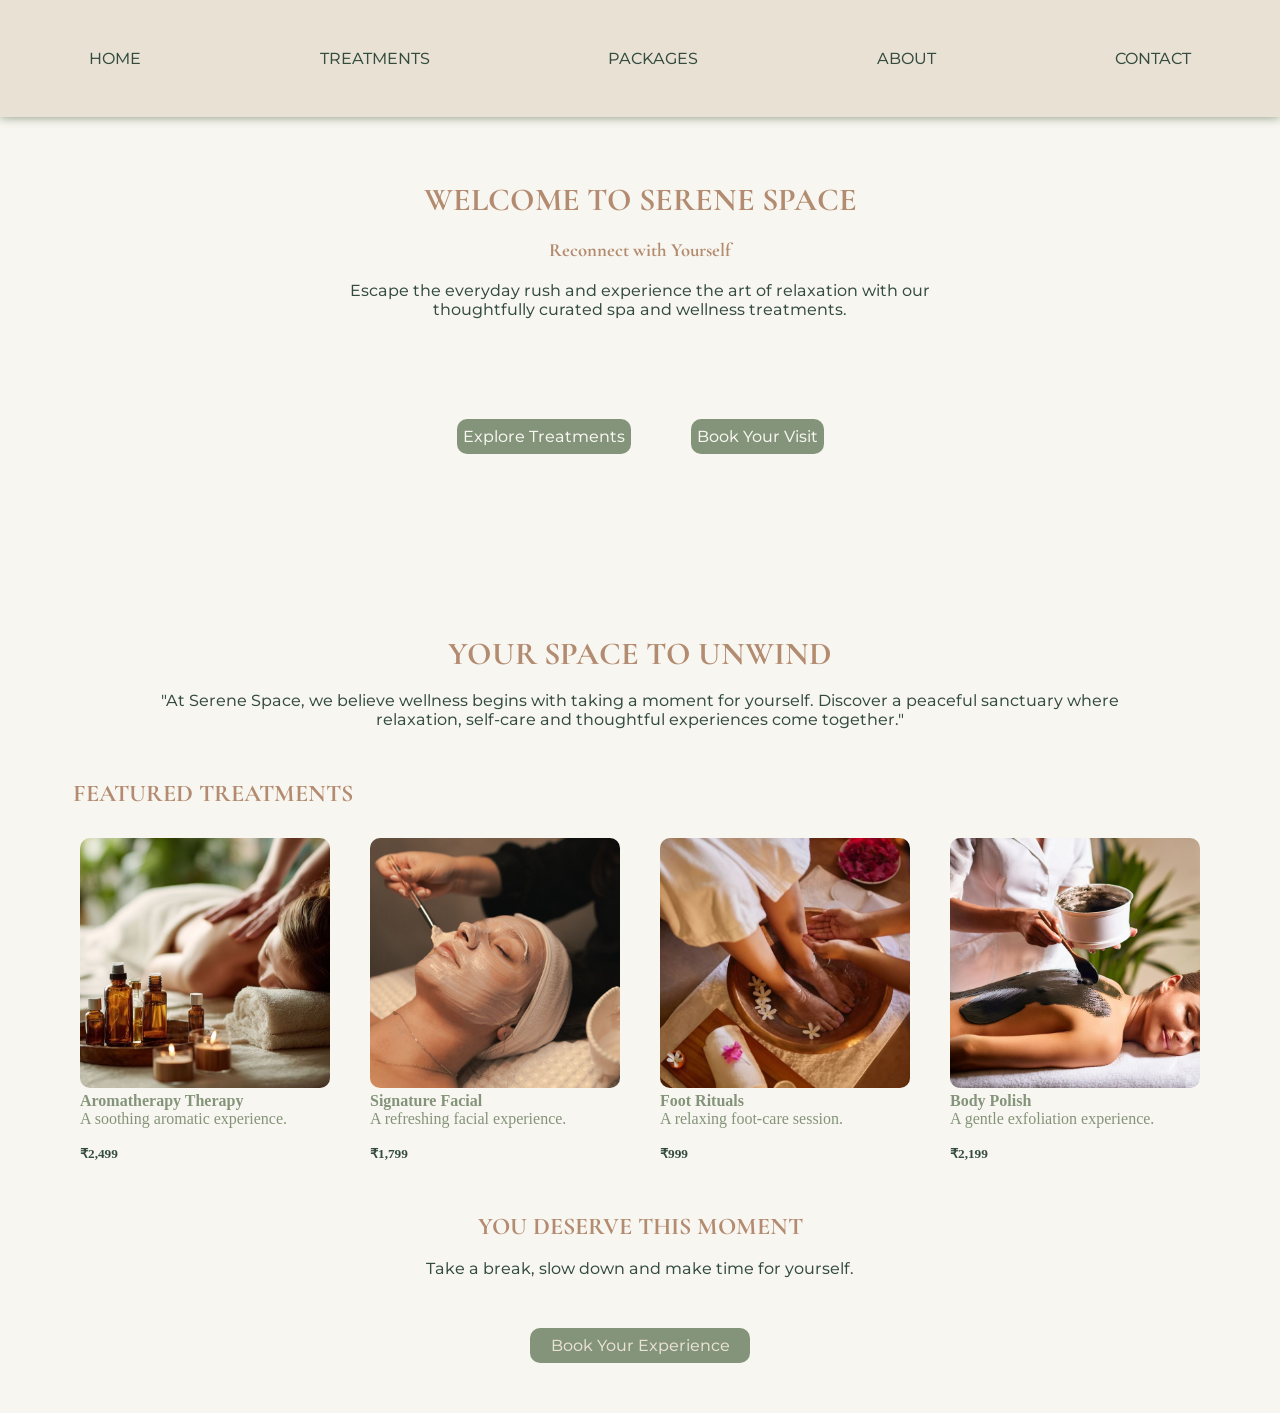
==== index.html @ 849d861c "Added Serene Space website" ====
<!doctype html>
<html lang="en">
	<head>
		<meta charset="UTF-8" />
		<meta name="viewport" content="width=device-width, initial-scale=1.0" />
		<title>Home</title>
		<link rel="stylesheet" href="./style.css" />
		<link rel="preconnect" href="https://fonts.googleapis.com" />
		<link rel="preconnect" href="https://fonts.gstatic.com" crossorigin />
		<link
			href="https://fonts.googleapis.com/css2?family=Montserrat:ital,wght@0,100..900;1,100..900&display=swap"
			rel="stylesheet"
		/>
		<link rel="preconnect" href="https://fonts.googleapis.com" />
		<link rel="preconnect" href="https://fonts.gstatic.com" crossorigin />
		<link
			href="https://fonts.googleapis.com/css2?family=Cormorant+Garamond:ital,wght@0,300..700;1,300..700&display=swap"
			rel="stylesheet"
		/>
	</head>
	<body>
		<nav class="navbar">
			<a href="./index.html">home</a>
			<a href="./treatment.html">treatments</a>
			<a href="./packages.html">packages</a>
			<a href="./about.html">about</a>
			<a href="./contact.html">contact</a>
		</nav>

		<div class="information">
			<div class="welcome">
				<h1 class="head">welcome to serene space</h1>
				<br />
				<h3 class="subhead">Reconnect with Yourself</h3>
				<br />
				<p class="content">
					Escape the everyday rush and experience the art of
					relaxation with our thoughtfully curated spa and wellness
					treatments.
				</p>

				<div class="buttons">
					<a href="./treatment.html"><h4>Explore Treatments</h4></a>
					<a href="./contact.html"><h4>Book Your Visit</h4></a>
				</div>
			</div>

			<div class="sec1">
				<h1 class="head">your space to unwind</h1>
				<br />

				<p class="content">
					"At Serene Space, we believe wellness begins with taking a
					moment for yourself. Discover a peaceful sanctuary where
					relaxation, self-care and thoughtful experiences come
					together."
				</p>
			</div>
		</div>

		
		<h2 class="head" style="margin: 50px 0 10px 73px;">Featured Treatments</h2>
		<div class="featured">
			<div class="therapy">
				<img src="./asset/aromatherapy.jpg" alt="" />
				<h4>Aromatherapy Therapy</h4>
				<p>A soothing aromatic experience.</p>
				<br />
				<h5>₹2,499</h5>
			</div>
			<div class="therapy">
				<img src="./asset/facial.jpg" alt="" />
				<h4>Signature Facial</h4>
				<p>A refreshing facial experience.</p>
				<br />
				<h5>₹1,799</h5>
			</div>
			<div class="therapy">
				<img src="./asset/foot.jpg" alt="" />
				<h4>Foot Rituals</h4>
				<p>A relaxing foot-care session.</p>
				<br />
				<h5>₹999</h5>
			</div>
			<div class="therapy">
				<img src="./asset/polish.jpg" alt="" />
				<h4>Body Polish</h4>
				<p>A gentle exfoliation experience.</p>
				<br />
				<h5>₹2,199</h5>
			</div>
		</div>

		<div>
			<div class="information" style="margin: 30px;">
				<h2 class="head">you deserve this moment</h2><br>
				<p class="content">Take a break, slow down and make time for yourself.</p>
				<a href="./contact.html"><h4 class="button" style="margin: 50px 500px;">Book Your Experience</h4></a>
			</div>
		</div>
	</body>
</html>
---- style.css ----
* {
	box-sizing: border-box;
	margin: 0;
	padding: 0;
}
body {
	background-color: #f8f6f0;
}
p {
	color: #344c40;
}
.navbar {
	width: 100%;
	height: 13vh;
	background-color: #e9e2d4;
	display: flex;
	align-items: center;
	justify-content: space-around;
	font-family: "Montserrat", sans-serif;
	font-optical-sizing: auto;
	font-weight: 450;
	font-style: normal;
	position: fixed;
	box-shadow: 0px 0px 10px #84947a;
}
.navbar a {
	text-decoration: none;
	text-transform: uppercase;
	color: #344c40;
	display: flex;
	align-items: center;
	justify-content: center;
	padding: 10px;
	transition: transform 0.5s ease-in-out;
}
.navbar a:hover {
	background-color: #b38b70;
	color: #f8f6f0;
	border-radius: 15px;
}
.information {
	margin: 0 150px;
	text-align: center;
}
.information a {
	text-decoration: none;
}
.welcome {
	padding: 180px;
	color: #b38b70;
	font-family: "Cormorant Garamond", serif;
	font-optical-sizing: auto;
	font-weight: <weight>;
	font-style: normal;
}
.head {
	text-transform: uppercase;
	font-family: "Cormorant Garamond", serif;
	font-optical-sizing: auto;
	font-weight: <weight>;
	font-style: normal;
	color: #b38b70;
}
.content {
	color: #344c40;
	font-family: "Montserrat", sans-serif;
	font-optical-sizing: auto;
	font-weight: 450;
	font-style: normal;
}
.buttons {
	display: flex;
	align-items: center;
	justify-content: center;
	gap: clamp(50px, 60px, 100px);
	padding-top: 100px;
}
.buttons h4 {
	align-content: center;
	background-color: #84947a;
	color: #f8f6f0;
	height: 35px;
	width: auto;
	padding: clamp(5px, 6px, 20px);
	border-radius: 10px;
	font-family: "Montserrat", sans-serif;
	font-optical-sizing: auto;
	font-weight: 450;
	font-style: normal;
	transition: transform 0.5s ease-in-out;
}
.buttons h4:hover {
	background-color: #344c40;
	color: #e9e2d4;
	cursor: pointer;
}
.sec1 {
	text-align: center;
}
.featured {
	display: flex;
	justify-content: center;
	justify-items: center;
}
.featured img {
	width: 250px;
	height: auto;
	border-radius: 10px;
}
.therapy {
	margin: 20px;
}
.featured h4,
p {
	color: #84947a;
}
.featured h5 {
	color: #344c40;
}
.button {
	align-content: center;
	background-color: #84947a;
	color: #e9e2d4;
	height: 35px;
	width: auto;
	padding: clamp(5px, 6px, 20px);
	border-radius: 10px;
	font-family: "Montserrat", sans-serif;
	font-optical-sizing: auto;
	font-weight: 450;
	font-style: normal;
	transition: transform 0.5s ease-in-out;
	text-decoration: none;
}
.button:hover {
	background-color: #344c40;
	color: #e9e2d4;
	cursor: pointer;
}
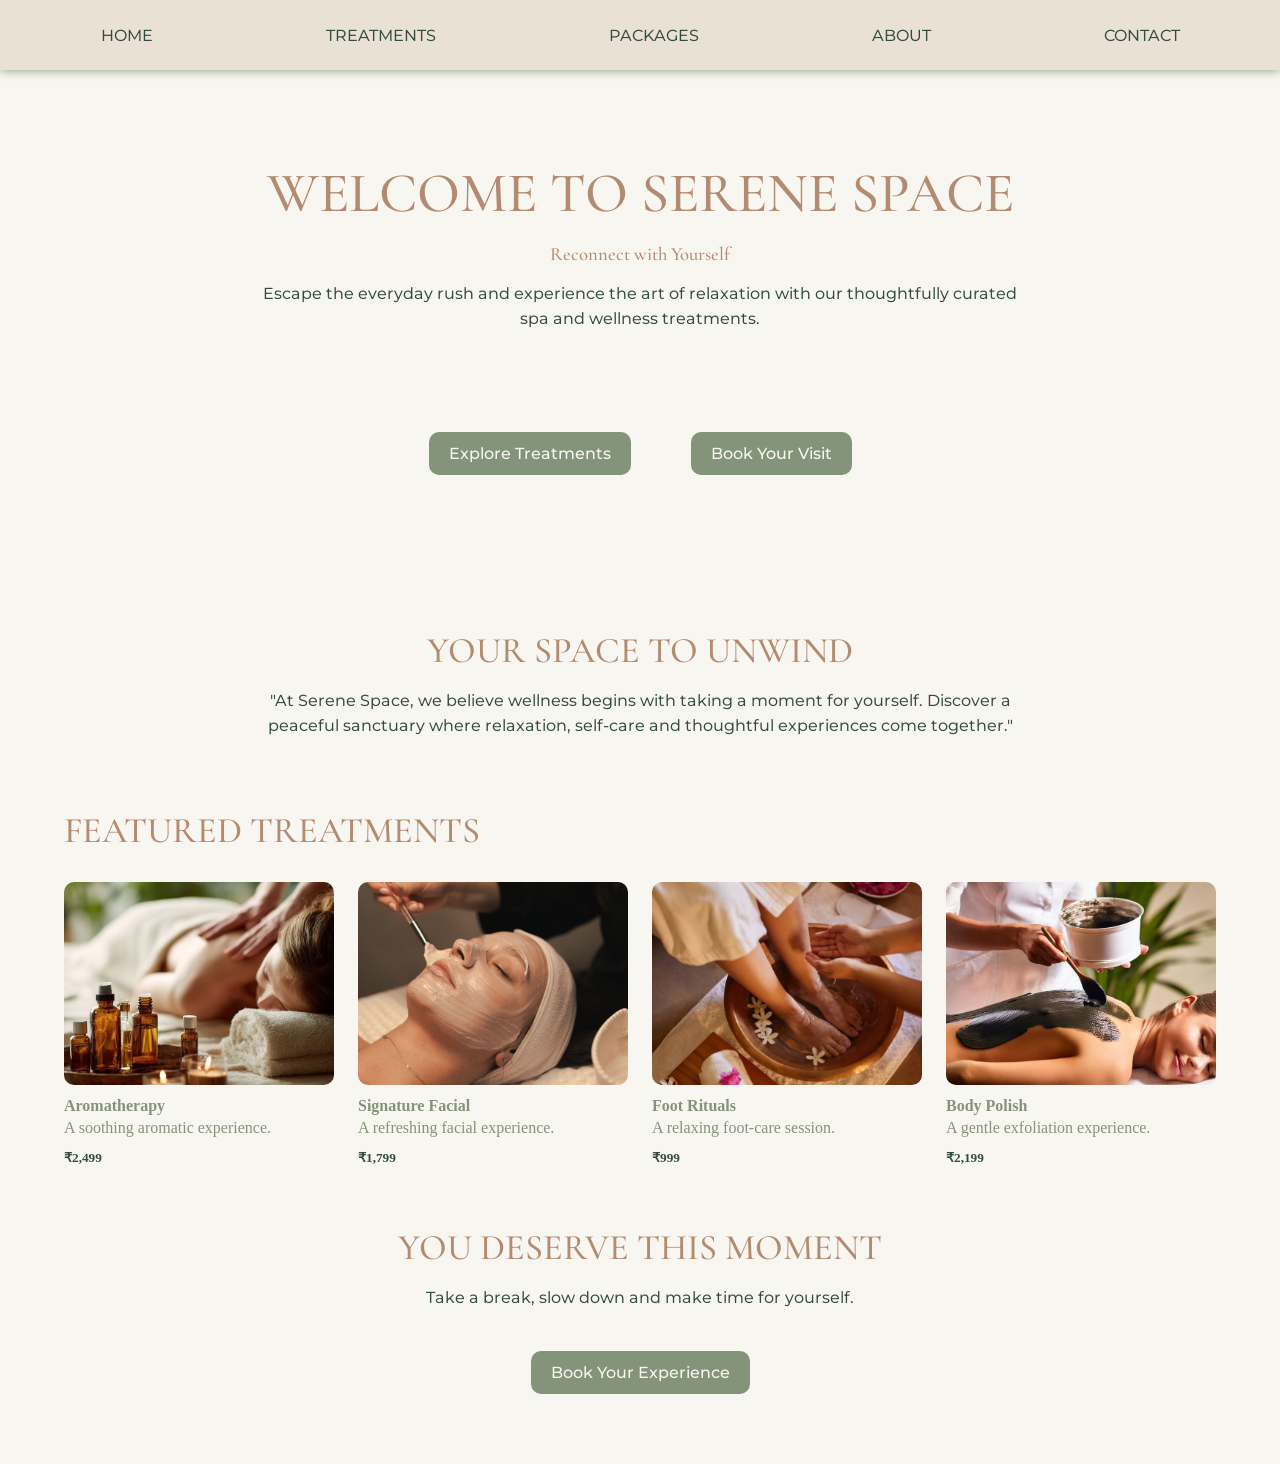
==== commit 4e0bc20a: "Added responsive designs" ====
--- a/index.html
+++ b/index.html
@@ -3,18 +3,12 @@
 	<head>
 		<meta charset="UTF-8" />
 		<meta name="viewport" content="width=device-width, initial-scale=1.0" />
-		<title>Home</title>
+		<title>Serene Space | Home</title>
 		<link rel="stylesheet" href="./style.css" />
 		<link rel="preconnect" href="https://fonts.googleapis.com" />
 		<link rel="preconnect" href="https://fonts.gstatic.com" crossorigin />
 		<link
-			href="https://fonts.googleapis.com/css2?family=Montserrat:ital,wght@0,100..900;1,100..900&display=swap"
-			rel="stylesheet"
-		/>
-		<link rel="preconnect" href="https://fonts.googleapis.com" />
-		<link rel="preconnect" href="https://fonts.gstatic.com" crossorigin />
-		<link
-			href="https://fonts.googleapis.com/css2?family=Cormorant+Garamond:ital,wght@0,300..700;1,300..700&display=swap"
+			href="https://fonts.googleapis.com/css2?family=Cormorant+Garamond:ital,wght@0,300..700;1,300..700&family=Montserrat:ital,wght@0,100..900;1,100..900&display=swap"
 			rel="stylesheet"
 		/>
 	</head>
@@ -27,12 +21,10 @@
 			<a href="./contact.html">contact</a>
 		</nav>
 
-		<div class="information">
-			<div class="welcome">
+		<main>
+			<section class="information welcome">
 				<h1 class="head">welcome to serene space</h1>
-				<br />
 				<h3 class="subhead">Reconnect with Yourself</h3>
-				<br />
 				<p class="content">
 					Escape the everyday rush and experience the art of
 					relaxation with our thoughtfully curated spa and wellness
@@ -40,63 +32,54 @@
 				</p>
 
 				<div class="buttons">
-					<a href="./treatment.html"><h4>Explore Treatments</h4></a>
-					<a href="./contact.html"><h4>Book Your Visit</h4></a>
+					<a class="btn" href="./treatment.html">Explore Treatments</a>
+					<a class="btn" href="./contact.html">Book Your Visit</a>
 				</div>
-			</div>
+			</section>
 
-			<div class="sec1">
-				<h1 class="head">your space to unwind</h1>
-				<br />
-
+			<section class="information sec1">
+				<h2 class="head">your space to unwind</h2>
 				<p class="content">
 					"At Serene Space, we believe wellness begins with taking a
 					moment for yourself. Discover a peaceful sanctuary where
 					relaxation, self-care and thoughtful experiences come
 					together."
 				</p>
-			</div>
-		</div>
+			</section>
 
-		
-		<h2 class="head" style="margin: 50px 0 10px 73px;">Featured Treatments</h2>
-		<div class="featured">
-			<div class="therapy">
-				<img src="./asset/aromatherapy.jpg" alt="" />
-				<h4>Aromatherapy Therapy</h4>
-				<p>A soothing aromatic experience.</p>
-				<br />
-				<h5>₹2,499</h5>
-			</div>
-			<div class="therapy">
-				<img src="./asset/facial.jpg" alt="" />
-				<h4>Signature Facial</h4>
-				<p>A refreshing facial experience.</p>
-				<br />
-				<h5>₹1,799</h5>
-			</div>
-			<div class="therapy">
-				<img src="./asset/foot.jpg" alt="" />
-				<h4>Foot Rituals</h4>
-				<p>A relaxing foot-care session.</p>
-				<br />
-				<h5>₹999</h5>
-			</div>
-			<div class="therapy">
-				<img src="./asset/polish.jpg" alt="" />
-				<h4>Body Polish</h4>
-				<p>A gentle exfoliation experience.</p>
-				<br />
-				<h5>₹2,199</h5>
-			</div>
-		</div>
+			<h2 class="head section-title">Featured Treatments</h2>
+			<section class="featured">
+				<div class="therapy">
+					<img src="./asset/aromatherapy.jpg" alt="Aromatherapy session with essential oils" loading="lazy" />
+					<h4>Aromatherapy</h4>
+					<p>A soothing aromatic experience.</p>
+					<h5>₹2,499</h5>
+				</div>
+				<div class="therapy">
+					<img src="./asset/facial.jpg" alt="Signature facial treatment" loading="lazy" />
+					<h4>Signature Facial</h4>
+					<p>A refreshing facial experience.</p>
+					<h5>₹1,799</h5>
+				</div>
+				<div class="therapy">
+					<img src="./asset/foot.jpg" alt="Relaxing foot care ritual" loading="lazy" />
+					<h4>Foot Rituals</h4>
+					<p>A relaxing foot-care session.</p>
+					<h5>₹999</h5>
+				</div>
+				<div class="therapy">
+					<img src="./asset/polish.jpg" alt="Gentle body polish exfoliation" loading="lazy" />
+					<h4>Body Polish</h4>
+					<p>A gentle exfoliation experience.</p>
+					<h5>₹2,199</h5>
+				</div>
+			</section>
 
-		<div>
-			<div class="information" style="margin: 30px;">
-				<h2 class="head">you deserve this moment</h2><br>
+			<section class="information cta">
+				<h2 class="head">you deserve this moment</h2>
 				<p class="content">Take a break, slow down and make time for yourself.</p>
-				<a href="./contact.html"><h4 class="button" style="margin: 50px 500px;">Book Your Experience</h4></a>
-			</div>
-		</div>
+				<a class="btn" href="./contact.html">Book Your Experience</a>
+			</section>
+		</main>
 	</body>
-</html>
+</html>
--- a/style.css
+++ b/style.css
@@ -3,25 +3,39 @@
 	margin: 0;
 	padding: 0;
 }
+html {
+	scroll-behavior: smooth;
+}
 body {
 	background-color: #f8f6f0;
+	overflow-x: hidden;
+}
+img {
+	max-width: 100%;
+	display: block;
 }
 p {
 	color: #344c40;
+	line-height: 1.6;
 }
 .navbar {
+	position: sticky;
+	top: 0;
+	z-index: 100;
 	width: 100%;
-	height: 13vh;
+	min-height: 70px;
+	padding: 8px 16px;
 	background-color: #e9e2d4;
 	display: flex;
+	flex-wrap: wrap;
 	align-items: center;
 	justify-content: space-around;
+	gap: 4px;
 	font-family: "Montserrat", sans-serif;
 	font-optical-sizing: auto;
 	font-weight: 450;
 	font-style: normal;
-	position: fixed;
-	box-shadow: 0px 0px 10px #84947a;
+	box-shadow: 0 0 10px #84947a;
 }
 .navbar a {
 	text-decoration: none;
@@ -31,35 +45,46 @@
 	align-items: center;
 	justify-content: center;
 	padding: 10px;
-	transition: transform 0.5s ease-in-out;
+	transition: background-color 0.4s ease, color 0.4s ease;
 }
-.navbar a:hover {
+.navbar a:hover,
+.navbar a:focus-visible {
 	background-color: #b38b70;
 	color: #f8f6f0;
 	border-radius: 15px;
 }
 .information {
-	margin: 0 150px;
+	margin: 0 auto;
+	padding: 0 clamp(16px, 8vw, 150px);
+	max-width: 1400px;
 	text-align: center;
 }
-.information a {
-	text-decoration: none;
-}
 .welcome {
-	padding: 180px;
+	padding-top: clamp(60px, 7vw, 180px);
+	padding-bottom: clamp(60px, 12vw, 180px);
 	color: #b38b70;
-	font-family: "Cormorant Garamond", serif;
-	font-optical-sizing: auto;
-	font-weight: <weight>;
-	font-style: normal;
 }
 .head {
 	text-transform: uppercase;
 	font-family: "Cormorant Garamond", serif;
 	font-optical-sizing: auto;
-	font-weight: <weight>;
+	font-weight: 500;
 	font-style: normal;
 	color: #b38b70;
+	line-height: 1.2;
+	margin-bottom: 16px;
+}
+h1.head {
+	font-size: clamp(2rem, 6vw, 3.5rem);
+}
+h2.head {
+	font-size: clamp(1.5rem, 4vw, 2.25rem);
+}
+.subhead {
+	font-family: "Cormorant Garamond", serif;
+	font-weight: 500;
+	color: #b38b70;
+	margin-bottom: 16px;
 }
 .content {
 	color: #344c40;
@@ -67,73 +92,98 @@
 	font-optical-sizing: auto;
 	font-weight: 450;
 	font-style: normal;
+	max-width: 70ch;
+	margin: 0 auto;
+}
+.sec1 {
+	padding-top: 0;
+	padding-bottom: 20px;
 }
 .buttons {
 	display: flex;
+	flex-wrap: wrap;
 	align-items: center;
 	justify-content: center;
-	gap: clamp(50px, 60px, 100px);
-	padding-top: 100px;
+	gap: 20px 60px;
+	padding-top: clamp(40px, 8vw, 100px);
 }
-.buttons h4 {
-	align-content: center;
+.btn {
+	display: inline-block;
 	background-color: #84947a;
 	color: #f8f6f0;
-	height: 35px;
-	width: auto;
-	padding: clamp(5px, 6px, 20px);
+	padding: 12px 20px;
 	border-radius: 10px;
+	text-decoration: none;
 	font-family: "Montserrat", sans-serif;
 	font-optical-sizing: auto;
-	font-weight: 450;
-	font-style: normal;
-	transition: transform 0.5s ease-in-out;
+	font-weight: 500;
+	font-size: 1rem;
+	transition: background-color 0.4s ease, color 0.4s ease;
 }
-.buttons h4:hover {
+.btn:hover,
+.btn:focus-visible {
 	background-color: #344c40;
 	color: #e9e2d4;
 	cursor: pointer;
 }
-.sec1 {
-	text-align: center;
+.section-title {
+	text-align: left;
+	margin: 50px 0 10px;
+	padding: 0 clamp(16px, 5vw, 73px);
 }
 .featured {
-	display: flex;
-	justify-content: center;
-	justify-items: center;
+	display: grid;
+	grid-template-columns: repeat(auto-fit, minmax(220px, 1fr));
+	gap: 24px;
+	max-width: 1400px;
+	margin: 0 auto;
+	padding: 20px clamp(16px, 5vw, 73px);
 }
-.featured img {
-	width: 250px;
-	height: auto;
+.therapy img {
+	width: 100%;
+	aspect-ratio: 4 / 3;
+	object-fit: cover;
 	border-radius: 10px;
-}
-.therapy {
-	margin: 20px;
+	margin-bottom: 12px;
 }
 .featured h4,
-p {
+.featured p {
 	color: #84947a;
 }
 .featured h5 {
 	color: #344c40;
+	margin-top: 10px;
 }
-.button {
-	align-content: center;
-	background-color: #84947a;
-	color: #e9e2d4;
-	height: 35px;
-	width: auto;
-	padding: clamp(5px, 6px, 20px);
-	border-radius: 10px;
-	font-family: "Montserrat", sans-serif;
-	font-optical-sizing: auto;
-	font-weight: 450;
-	font-style: normal;
-	transition: transform 0.5s ease-in-out;
-	text-decoration: none;
+.cta {
+	padding-top: 40px;
+	padding-bottom: 70px;
 }
-.button:hover {
-	background-color: #344c40;
-	color: #e9e2d4;
-	cursor: pointer;
+.cta .content {
+	margin-bottom: 40px;
 }
+@media (max-width: 900px) {
+	.featured {
+		grid-template-columns: repeat(2, 1fr);
+	}
+}
+@media (max-width: 600px) {
+	.navbar {
+		justify-content: center;
+		font-size: 0.8rem;
+	}
+	.navbar a {
+		padding: 8px;
+	}
+	.featured {
+		grid-template-columns: 1fr;
+	}
+	.buttons {
+		flex-direction: column;
+		gap: 20px;
+	}
+	.btn {
+		width: 100%;
+		max-width: 320px;
+		text-align: center;
+	}
+}
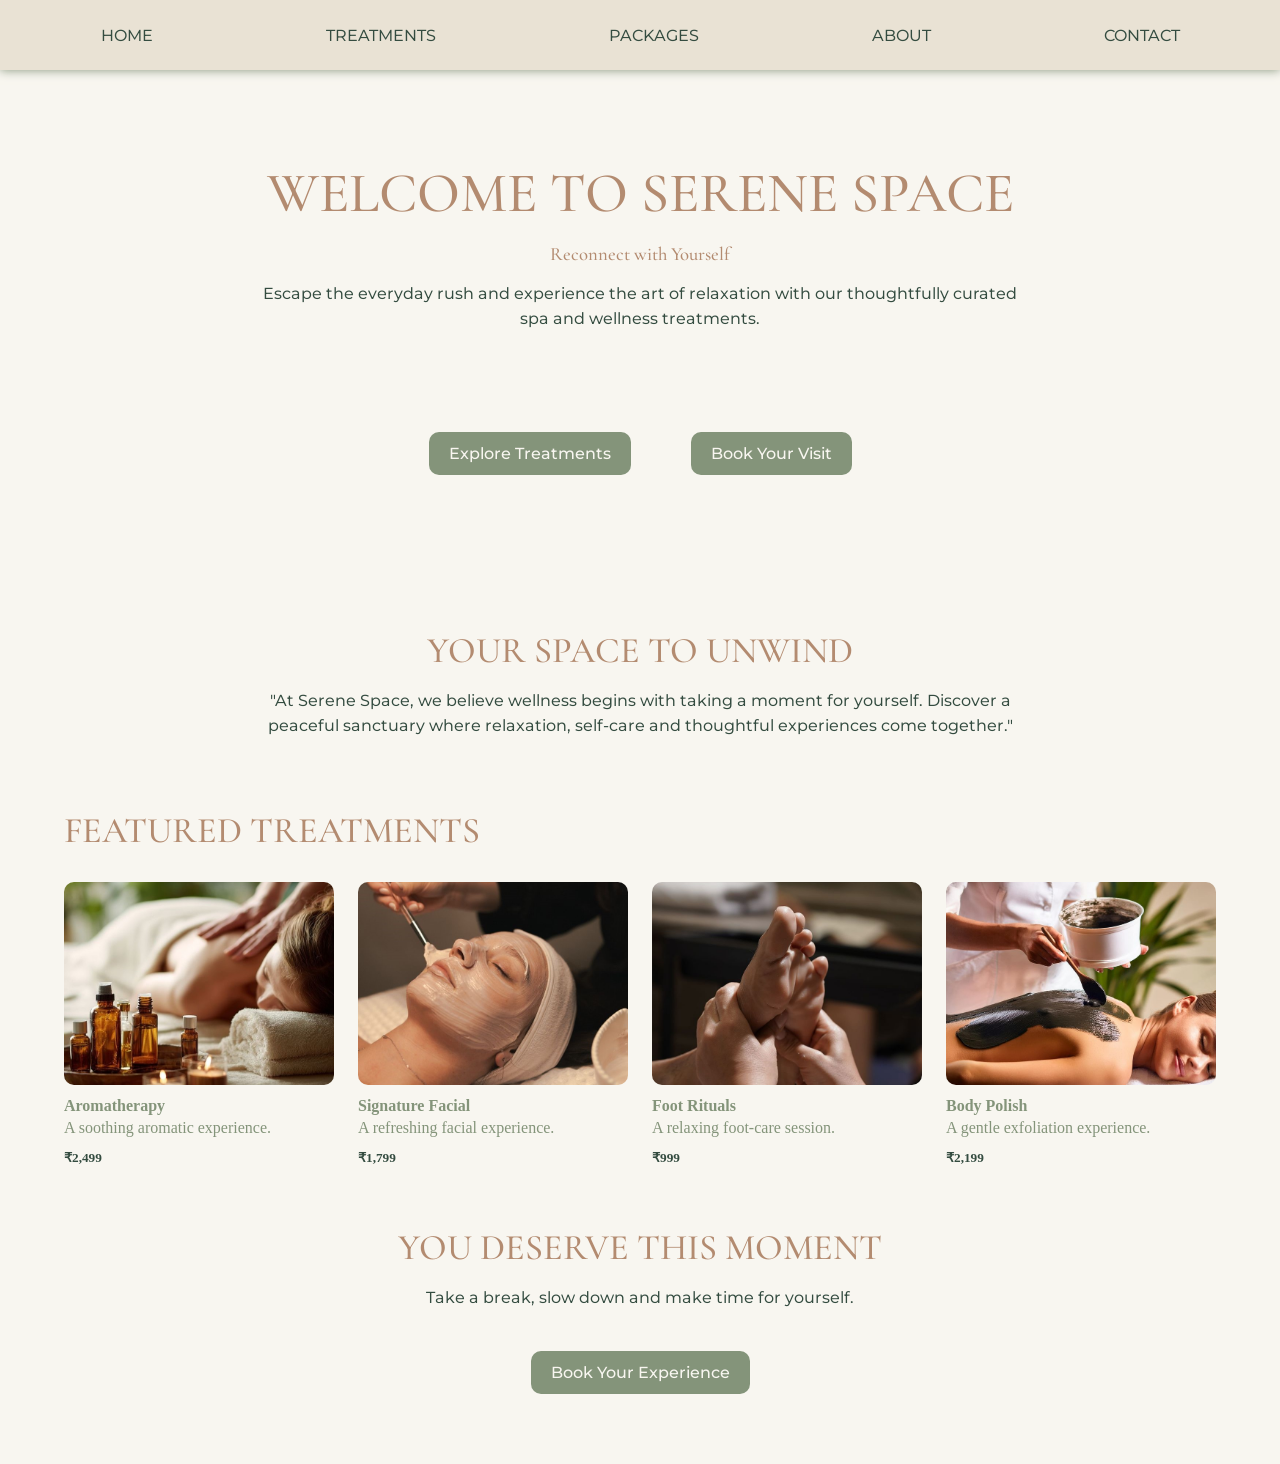
==== commit fdcb80d8: "changed an image" ====
--- a/index.html
+++ b/index.html
@@ -62,7 +62,7 @@
 					<h5>₹1,799</h5>
 				</div>
 				<div class="therapy">
-					<img src="./asset/foot.jpg" alt="Relaxing foot care ritual" loading="lazy" />
+					<img src="./asset/footritual.jpg" alt="Relaxing foot care ritual" loading="lazy" />
 					<h4>Foot Rituals</h4>
 					<p>A relaxing foot-care session.</p>
 					<h5>₹999</h5>
